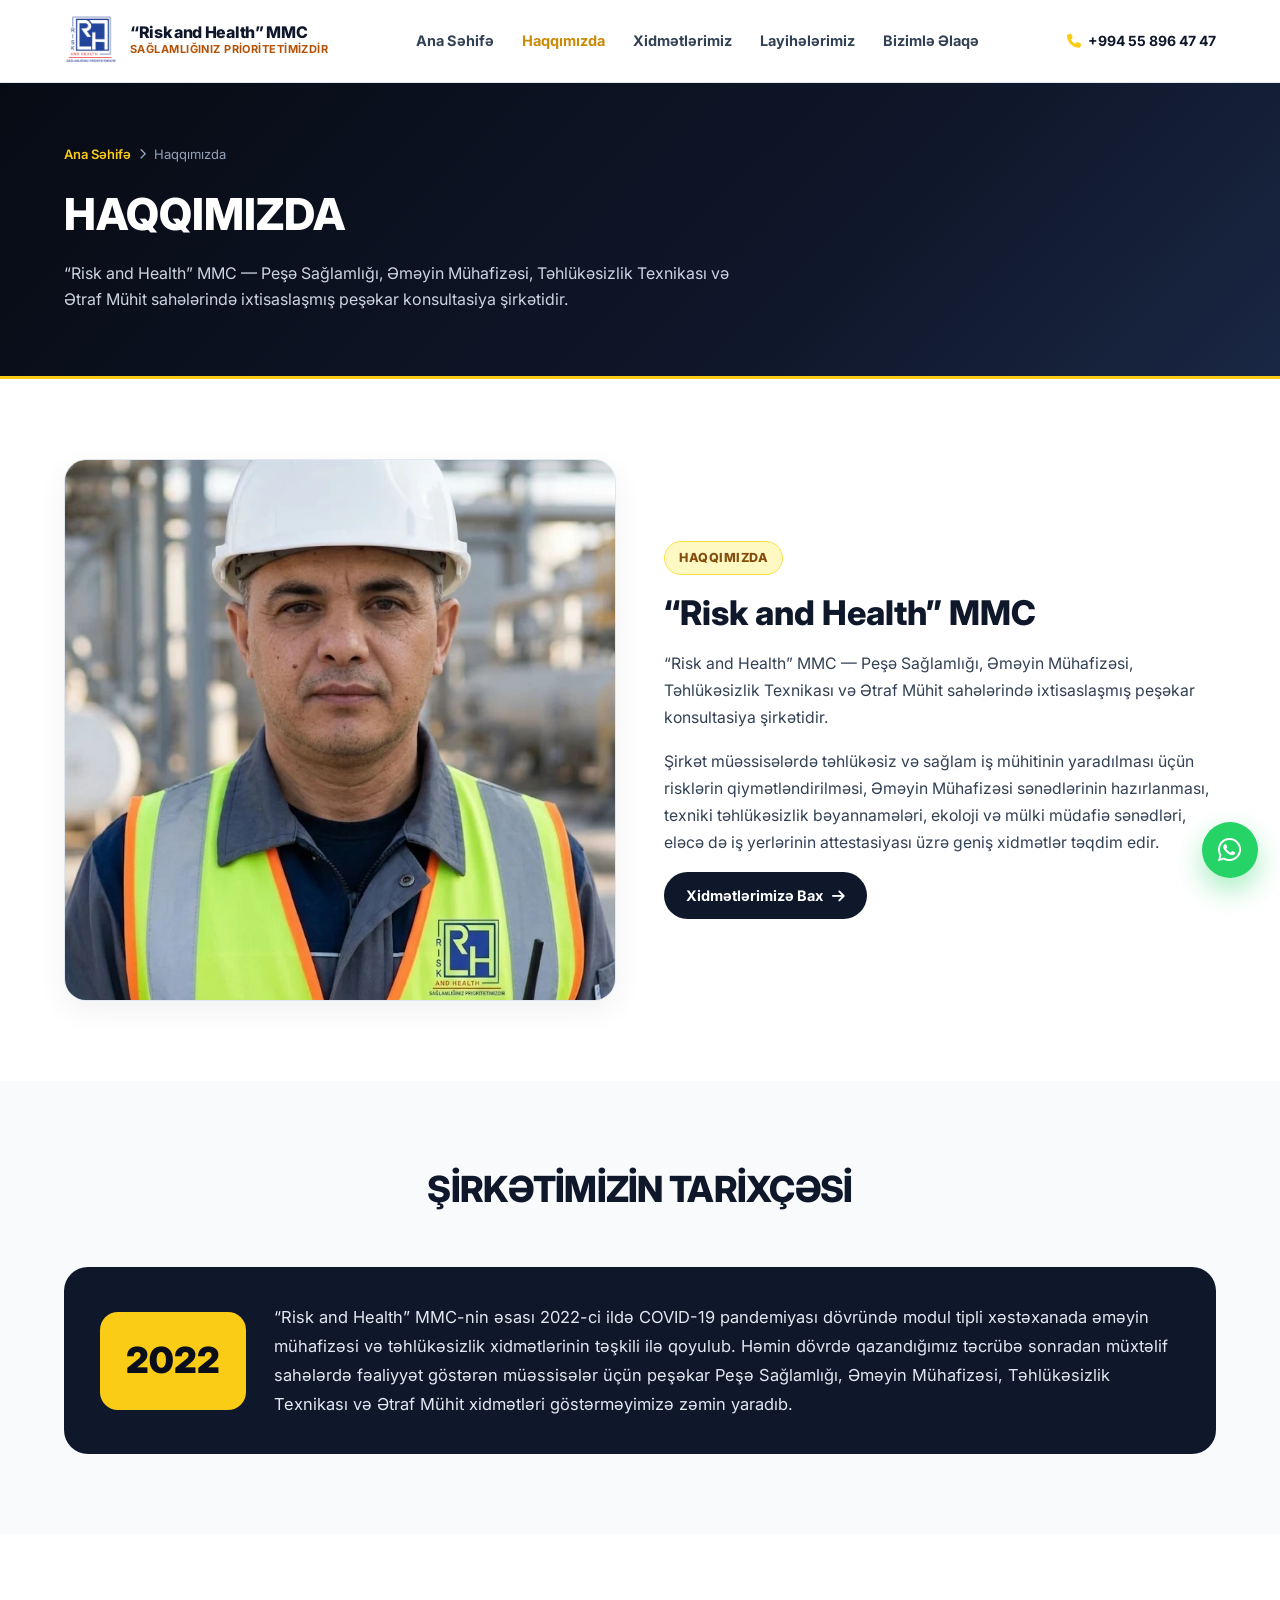
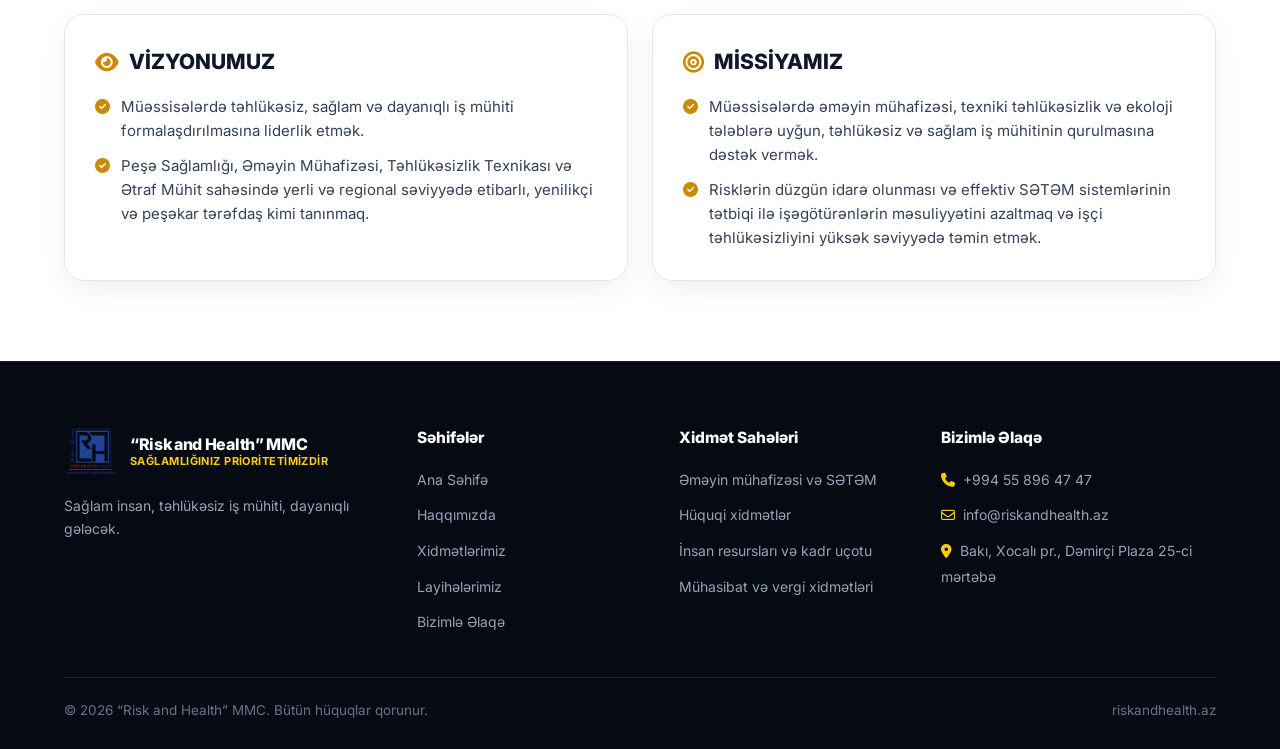
==== about.html @ cc90c331 "Initial commit: Risk and Health MMC static website" ====
<!DOCTYPE html>
<html lang="az">
<head>
  <meta charset="UTF-8">
  <meta name="viewport" content="width=device-width, initial-scale=1.0">
  <title>Haqqımızda | “Risk and Health” MMC</title>
  <link rel="icon" type="image/png" href="assets/images/logo.png?v=3">
  <link rel="preconnect" href="https://fonts.googleapis.com">
  <link rel="preconnect" href="https://fonts.gstatic.com" crossorigin>
  <link href="https://fonts.googleapis.com/css2?family=Inter:wght@400;500;600;700;800;900&display=swap" rel="stylesheet">
  <link rel="stylesheet" href="https://cdnjs.cloudflare.com/ajax/libs/font-awesome/6.5.1/css/all.min.css">
  <link rel="stylesheet" href="css/style.css?v=5">
</head>
<body>

  <!-- HEADER -->
  <header class="site-header">
    <div class="nav-wrap">
      <a href="index.html" class="brand">
        <div class="brand-logo-box">
          <img src="assets/images/logo.png?v=3" alt="Risk and Health MMC Loqo">
        </div>
        <div class="brand-text">
          <strong>“Risk and Health” MMC</strong>
          <span>Sağlamlığınız Prioritetimizdir</span>
        </div>
      </a>

      <ul class="nav-links" id="navLinks">
        <li><a href="index.html">Ana Səhifə</a></li>
        <li><a href="about.html" class="active">Haqqımızda</a></li>
        <li><a href="services.html">Xidmətlərimiz</a></li>
        <li><a href="projects.html">Layihələrimiz</a></li>
        <li><a href="contact.html">Bizimlə Əlaqə</a></li>
      </ul>

      <div class="nav-cta">
        <a href="tel:+994558964747" class="nav-phone">
          <i class="fa-solid fa-phone"></i> +994 55 896 47 47
        </a>
        <button type="button" class="mobile-toggle" id="mobileToggle" aria-label="Menyu">
          <i class="fa-solid fa-bars"></i>
        </button>
      </div>
    </div>
  </header>

  <!-- PAGE HERO -->
  <section class="page-hero">
    <div class="container">
      <div class="breadcrumb">
        <a href="index.html">Ana Səhifə</a>
        <i class="fa-solid fa-chevron-right" style="font-size:11px;"></i>
        <span>Haqqımızda</span>
      </div>
      <h1>HAQQIMIZDA</h1>
      <p>
        “Risk and Health” MMC — Peşə Sağlamlığı, Əməyin Mühafizəsi, Təhlükəsizlik Texnikası və Ətraf Mühit sahələrində ixtisaslaşmış peşəkar konsultasiya şirkətidir.
      </p>
    </div>
  </section>

  <!-- HAQQIMIZDA -->
  <section class="section">
    <div class="container">
      <div class="split-grid">
        <div class="split-img">
          <img src="assets/images/engineer-portrait.jpg" alt="Risk and Health MMC Mühəndisi">
        </div>
        <div class="split-content">
          <span class="eyebrow" style="background:#FEF9C3; color:#854D0E; border-color:#FDE047;">
            HAQQIMIZDA
          </span>
          <h2>“Risk and Health” MMC</h2>
          <p>
            “Risk and Health” MMC — Peşə Sağlamlığı, Əməyin Mühafizəsi, Təhlükəsizlik Texnikası və Ətraf Mühit sahələrində ixtisaslaşmış peşəkar konsultasiya şirkətidir.
          </p>
          <p>
            Şirkət müəssisələrdə təhlükəsiz və sağlam iş mühitinin yaradılması üçün risklərin qiymətləndirilməsi, Əməyin Mühafizəsi sənədlərinin hazırlanması, texniki təhlükəsizlik bəyannamələri, ekoloji və mülki müdafiə sənədləri, eləcə də iş yerlərinin attestasiyası üzrə geniş xidmətlər təqdim edir.
          </p>
          <a href="services.html" class="btn-dark">
            Xidmətlərimizə Bax <i class="fa-solid fa-arrow-right"></i>
          </a>
        </div>
      </div>
    </div>
  </section>

  <!-- ŞİRKƏTİMİZİN TARİXÇƏSİ -->
  <section class="section section-light">
    <div class="container">
      <div class="section-head">
        <h2>ŞİRKƏTİMİZİN TARİXÇƏSİ</h2>
      </div>

      <div class="history-card">
        <div class="year-badge">2022</div>
        <div>
          <p style="font-size:16.5px; line-height:1.75; color:#E2E8F0;">
            “Risk and Health” MMC-nin əsası 2022-ci ildə COVID-19 pandemiyası dövründə modul tipli xəstəxanada əməyin mühafizəsi və təhlükəsizlik xidmətlərinin təşkili ilə qoyulub. Həmin dövrdə qazandığımız təcrübə sonradan müxtəlif sahələrdə fəaliyyət göstərən müəssisələr üçün peşəkar Peşə Sağlamlığı, Əməyin Mühafizəsi, Təhlükəsizlik Texnikası və Ətraf Mühit xidmətləri göstərməyimizə zəmin yaradıb.
          </p>
        </div>
      </div>
    </div>
  </section>

  <!-- VİZYONUMUZ VƏ MİSSİYAMIZ -->
  <section class="section">
    <div class="container">
      <div class="vm-grid">
        <div class="vm-card">
          <h3><i class="fa-solid fa-eye"></i> VİZYONUMUZ</h3>
          <ul class="sd-list">
            <li><i class="fa-solid fa-circle-check"></i><span>Müəssisələrdə təhlükəsiz, sağlam və dayanıqlı iş mühiti formalaşdırılmasına liderlik etmək.</span></li>
            <li><i class="fa-solid fa-circle-check"></i><span>Peşə Sağlamlığı, Əməyin Mühafizəsi, Təhlükəsizlik Texnikası və Ətraf Mühit sahəsində yerli və regional səviyyədə etibarlı, yenilikçi və peşəkar tərəfdaş kimi tanınmaq.</span></li>
          </ul>
        </div>

        <div class="vm-card">
          <h3><i class="fa-solid fa-bullseye"></i> MİSSİYAMIZ</h3>
          <ul class="sd-list">
            <li><i class="fa-solid fa-circle-check"></i><span>Müəssisələrdə əməyin mühafizəsi, texniki təhlükəsizlik və ekoloji tələblərə uyğun, təhlükəsiz və sağlam iş mühitinin qurulmasına dəstək vermək.</span></li>
            <li><i class="fa-solid fa-circle-check"></i><span>Risklərin düzgün idarə olunması və effektiv SƏTƏM sistemlərinin tətbiqi ilə işəgötürənlərin məsuliyyətini azaltmaq və işçi təhlükəsizliyini yüksək səviyyədə təmin etmək.</span></li>
          </ul>
        </div>
      </div>
    </div>
  </section>

  <!-- FOOTER -->
  <footer class="site-footer">
    <div class="container">
      <div class="footer-grid">
        <div class="footer-col">
          <a href="index.html" class="brand" style="margin-bottom:14px;">
            <div class="brand-logo-box">
              <img src="assets/images/logo.png?v=3" alt="Risk and Health MMC Loqo">
            </div>
            <div class="brand-text">
              <strong>“Risk and Health” MMC</strong>
              <span>Sağlamlığınız Prioritetimizdir</span>
            </div>
          </a>
          <p style="font-size:14px; color:#94A3B8; line-height:1.65;">
            Sağlam insan, təhlükəsiz iş mühiti, dayanıqlı gələcək.
          </p>
        </div>

        <div class="footer-col">
          <h4>Səhifələr</h4>
          <ul>
            <li><a href="index.html">Ana Səhifə</a></li>
            <li><a href="about.html">Haqqımızda</a></li>
            <li><a href="services.html">Xidmətlərimiz</a></li>
            <li><a href="projects.html">Layihələrimiz</a></li>
            <li><a href="contact.html">Bizimlə Əlaqə</a></li>
          </ul>
        </div>

        <div class="footer-col">
          <h4>Xidmət Sahələri</h4>
          <ul>
            <li><a href="services.html?cat=setem">Əməyin mühafizəsi və SƏTƏM</a></li>
            <li><a href="services.html?cat=huquq">Hüquqi xidmətlər</a></li>
            <li><a href="services.html?cat=hr">İnsan resursları və kadr uçotu</a></li>
            <li><a href="services.html?cat=maliyye">Mühasibat və vergi xidmətləri</a></li>
          </ul>
        </div>

        <div class="footer-col">
          <h4>Bizimlə Əlaqə</h4>
          <ul>
            <li><a href="tel:+994558964747"><i class="fa-solid fa-phone" style="color:#FACC15; margin-right:8px;"></i>+994 55 896 47 47</a></li>
            <li><a href="mailto:info@riskandhealth.az"><i class="fa-regular fa-envelope" style="color:#FACC15; margin-right:8px;"></i>info@riskandhealth.az</a></li>
            <li><span style="font-size:14px; color:#94A3B8;"><i class="fa-solid fa-location-dot" style="color:#FACC15; margin-right:8px;"></i>Bakı, Xocalı pr., Dəmirçi Plaza 25-ci mərtəbə</span></li>
          </ul>
        </div>
      </div>

      <div class="footer-bottom">
        <span>© 2026 “Risk and Health” MMC. Bütün hüquqlar qorunur.</span>
        <span>riskandhealth.az</span>
      </div>
    </div>
  </footer>

  <a href="https://wa.me/994558964747" target="_blank" rel="noopener noreferrer" class="floating-wa" aria-label="WhatsApp">
    <i class="fa-brands fa-whatsapp"></i>
  </a>

  <script>
    const mobileToggle = document.getElementById("mobileToggle");
    const navLinks = document.getElementById("navLinks");
    if (mobileToggle && navLinks) {
      mobileToggle.addEventListener("click", () => navLinks.classList.toggle("open"));
    }
  </script>
</body>
</html>
---- css/style.css ----
/* “Risk and Health” MMC — Corporate HSE & Safety Design System */
:root {
  --bg-dark: #090E1A;
  --bg-navy: #0F172A;
  --accent: #FACC15;
  --accent-hover: #EAB308;
  --accent-soft: rgba(250, 204, 21, 0.14);
  --text-dark: #0F172A;
  --text-body: #334155;
  --text-muted: #64748B;
  --bg-light: #F8FAFC;
  --border-light: #E2E8F0;
  --border-dark: rgba(255, 255, 255, 0.1);
  --radius-lg: 20px;
  --shadow-sm: 0 10px 30px rgba(15, 23, 42, 0.06);
  --shadow-lg: 0 24px 55px rgba(9, 14, 26, 0.25);
}

* {
  margin: 0;
  padding: 0;
  box-sizing: border-box;
  font-family: 'Inter', sans-serif;
}

html {
  scroll-behavior: smooth;
}

body {
  background: #FFFFFF;
  color: var(--text-dark);
  line-height: 1.6;
  overflow-x: hidden;
}

.container {
  max-width: 1200px;
  margin: 0 auto;
  padding: 0 24px;
}

/* Header */
.site-header {
  position: sticky;
  top: 0;
  z-index: 100;
  background: rgba(255, 255, 255, 0.98);
  backdrop-filter: blur(12px);
  border-bottom: 1px solid var(--border-light);
}

.nav-wrap {
  max-width: 1200px;
  margin: 0 auto;
  padding: 0 24px;
  height: 82px;
  display: flex;
  align-items: center;
  justify-content: space-between;
  gap: 20px;
}

.brand {
  display: flex;
  align-items: center;
  gap: 12px;
  text-decoration: none;
  color: var(--text-dark);
}

.brand-logo-box {
  background: transparent;
  padding: 0;
  border-radius: 0;
  display: flex;
  align-items: center;
  justify-content: center;
}

.brand-logo-box img {
  height: 54px;
  width: auto;
  display: block;
  object-fit: contain;
}

.brand-text strong {
  display: block;
  font-size: 16px;
  font-weight: 800;
  letter-spacing: -0.02em;
  line-height: 1.15;
  color: var(--text-dark);
}

.brand-text span {
  display: block;
  font-size: 11px;
  font-weight: 700;
  color: #B45309;
  letter-spacing: 0.04em;
  text-transform: uppercase;
}

.nav-links {
  list-style: none;
  display: flex;
  align-items: center;
  gap: 28px;
}

.nav-links a {
  white-space: nowrap;
  color: var(--text-body);
  text-decoration: none;
  font-size: 14.5px;
  font-weight: 700;
  transition: color 0.2s;
}

.nav-links a:hover,
.nav-links a.active {
  color: #CA8A04;
}

.nav-cta {
  display: flex;
  align-items: center;
  gap: 14px;
}

.nav-phone {
  white-space: nowrap;
  color: var(--text-dark);
  text-decoration: none;
  font-size: 14px;
  font-weight: 700;
  display: inline-flex;
  align-items: center;
  gap: 7px;
}

.nav-phone i {
  color: var(--accent);
}

.btn-primary {
  display: inline-flex;
  align-items: center;
  justify-content: center;
  gap: 9px;
  background: var(--accent);
  color: var(--bg-dark);
  padding: 12px 22px;
  border-radius: 999px;
  font-size: 14.5px;
  font-weight: 800;
  text-decoration: none;
  border: none;
  cursor: pointer;
  transition: transform 0.2s, background 0.2s, box-shadow 0.2s;
}

.btn-primary:hover {
  background: var(--accent-hover);
  transform: translateY(-1px);
  box-shadow: 0 10px 24px rgba(250, 204, 21, 0.28);
}

.btn-outline-light {
  display: inline-flex;
  align-items: center;
  justify-content: center;
  gap: 9px;
  background: rgba(255, 255, 255, 0.06);
  color: #FFFFFF;
  border: 1px solid rgba(255, 255, 255, 0.24);
  padding: 12px 22px;
  border-radius: 999px;
  font-size: 14.5px;
  font-weight: 700;
  text-decoration: none;
  transition: background 0.2s, border-color 0.2s;
}

.btn-outline-light:hover {
  background: rgba(255, 255, 255, 0.14);
  border-color: var(--accent);
}

.btn-dark {
  display: inline-flex;
  align-items: center;
  justify-content: center;
  gap: 9px;
  background: var(--bg-navy);
  color: #FFFFFF;
  padding: 12px 22px;
  border-radius: 999px;
  font-size: 14.5px;
  font-weight: 700;
  text-decoration: none;
  transition: background 0.2s, transform 0.2s;
}

.btn-dark:hover {
  background: #1E293B;
  transform: translateY(-1px);
}

.mobile-toggle {
  display: none;
  background: #F1F5F9;
  border: 1px solid var(--border-light);
  color: var(--text-dark);
  width: 42px;
  height: 42px;
  border-radius: 10px;
  font-size: 18px;
  cursor: pointer;
}

/* Hero */
.hero-section {
  background:
    radial-gradient(circle at 15% 20%, rgba(250, 204, 21, 0.12), transparent 40%),
    linear-gradient(135deg, #070B14 0%, #0F172A 60%, #16223E 100%);
  color: #FFFFFF;
  padding: 72px 0 84px;
  position: relative;
  overflow: hidden;
}

.hero-grid {
  display: grid;
  grid-template-columns: 1.12fr 0.88fr;
  gap: 44px;
  align-items: center;
}

.eyebrow {
  display: inline-flex;
  align-items: center;
  gap: 8px;
  background: var(--accent-soft);
  border: 1px solid rgba(250, 204, 21, 0.35);
  color: var(--accent);
  padding: 6px 14px;
  border-radius: 999px;
  font-size: 12.5px;
  font-weight: 800;
  letter-spacing: 0.04em;
  text-transform: uppercase;
  margin-bottom: 18px;
}

.hero-title {
  font-size: clamp(32px, 4.3vw, 50px);
  font-weight: 800;
  line-height: 1.15;
  letter-spacing: -0.025em;
  margin-bottom: 18px;
}

.hero-title span {
  color: var(--accent);
}

.hero-sub {
  color: #CBD5E1;
  font-size: 17px;
  line-height: 1.7;
  max-width: 590px;
  margin-bottom: 30px;
}

.hero-actions {
  display: flex;
  flex-wrap: wrap;
  gap: 14px;
  margin-bottom: 36px;
}

.hero-metrics {
  display: grid;
  grid-template-columns: repeat(3, minmax(0, 1fr));
  gap: 14px;
  padding-top: 24px;
  border-top: 1px solid rgba(255, 255, 255, 0.12);
}

.metric-item strong {
  display: block;
  font-size: 24px;
  font-weight: 800;
  color: var(--accent);
}

.metric-item span {
  font-size: 13px;
  color: #94A3B8;
  font-weight: 500;
}

.hero-media {
  position: relative;
}

.hero-img-frame {
  border-radius: 24px;
  overflow: hidden;
  border: 3px solid rgba(250, 204, 21, 0.35);
  box-shadow: var(--shadow-lg);
}

.hero-img-frame img {
  width: 100%;
  height: 430px;
  object-fit: cover;
  display: block;
}

.hero-float-card {
  position: absolute;
  bottom: -18px;
  left: -18px;
  background: #FFFFFF;
  color: var(--text-dark);
  padding: 16px 20px;
  border-radius: 16px;
  box-shadow: var(--shadow-lg);
  display: flex;
  align-items: center;
  gap: 12px;
  max-width: 290px;
  border-left: 5px solid var(--accent);
}

.hero-float-card i {
  font-size: 22px;
  color: var(--bg-navy);
  background: var(--accent);
  width: 44px;
  height: 44px;
  border-radius: 12px;
  display: flex;
  align-items: center;
  justify-content: center;
  flex-shrink: 0;
}

.hero-float-card strong {
  display: block;
  font-size: 14px;
  font-weight: 800;
}

.hero-float-card span {
  font-size: 12.5px;
  color: var(--text-muted);
}

/* Sections */
.section {
  padding: 80px 0;
}

.section-light {
  background: var(--bg-light);
}

.section-dark {
  background: var(--bg-dark);
  color: #FFFFFF;
}

.section-head {
  text-align: center;
  max-width: 720px;
  margin: 0 auto 48px;
}

.section-head h2 {
  font-size: clamp(26px, 3.2vw, 36px);
  font-weight: 800;
  margin-bottom: 12px;
  letter-spacing: -0.02em;
}

.section-head p {
  color: var(--text-muted);
  font-size: 16px;
}

.section-dark .section-head p {
  color: #94A3B8;
}

/* Split Welcome */
.split-grid {
  display: grid;
  grid-template-columns: 1fr 1fr;
  gap: 48px;
  align-items: center;
}

.split-img {
  border-radius: 22px;
  overflow: hidden;
  box-shadow: var(--shadow-sm);
  border: 1px solid var(--border-light);
}

.split-img img {
  width: 100%;
  height: auto;
  max-height: 540px;
  object-fit: cover;
  object-position: center center;
  display: block;
}

.split-content h2 {
  font-size: clamp(26px, 3vw, 34px);
  font-weight: 800;
  margin-bottom: 16px;
  line-height: 1.2;
}

.split-content p {
  color: var(--text-body);
  font-size: 15.8px;
  margin-bottom: 16px;
  line-height: 1.72;
}

.check-list {
  list-style: none;
  display: grid;
  gap: 10px;
  margin: 20px 0 28px;
}

.check-list li {
  display: flex;
  align-items: flex-start;
  gap: 10px;
  font-size: 15px;
  font-weight: 600;
  color: var(--text-dark);
}

.check-list i {
  color: #CA8A04;
  margin-top: 4px;
}

/* Services Grid */
.services-grid {
  display: grid;
  grid-template-columns: repeat(3, minmax(0, 1fr));
  gap: 24px;
}

.service-card {
  background: #FFFFFF;
  border: 1px solid var(--border-light);
  border-radius: var(--radius-lg);
  padding: 28px;
  box-shadow: var(--shadow-sm);
  display: flex;
  flex-direction: column;
  transition: transform 0.25s, box-shadow 0.25s, border-color 0.25s;
  position: relative;
  overflow: hidden;
}

.service-card::before {
  content: "";
  position: absolute;
  top: 0;
  left: 0;
  right: 0;
  height: 4px;
  background: var(--accent);
}

.service-card:hover {
  transform: translateY(-5px);
  box-shadow: 0 20px 42px rgba(15, 23, 42, 0.1);
  border-color: var(--accent);
}

.service-top {
  display: flex;
  align-items: center;
  justify-content: space-between;
  margin-bottom: 18px;
}

.service-icon {
  width: 52px;
  height: 52px;
  border-radius: 14px;
  background: var(--bg-navy);
  color: var(--accent);
  display: flex;
  align-items: center;
  justify-content: center;
  font-size: 22px;
}

.service-code {
  font-size: 12px;
  font-weight: 800;
  color: var(--bg-navy);
  background: var(--accent);
  padding: 4px 11px;
  border-radius: 999px;
}

.service-card h3 {
  font-size: 18px;
  font-weight: 800;
  color: var(--text-dark);
  margin-bottom: 10px;
  line-height: 1.35;
}

.service-card p {
  font-size: 14.5px;
  color: var(--text-body);
  line-height: 1.65;
  flex: 1;
  margin-bottom: 20px;
}

.service-link {
  display: inline-flex;
  align-items: center;
  gap: 8px;
  font-size: 14px;
  font-weight: 800;
  color: var(--bg-navy);
  text-decoration: none;
}

.service-link:hover {
  color: #CA8A04;
}

/* Why Us */
.why-grid {
  display: grid;
  grid-template-columns: repeat(2, minmax(0, 1fr));
  gap: 24px;
}

.why-card {
  background: var(--bg-navy);
  border: 1px solid rgba(255, 255, 255, 0.12);
  border-radius: var(--radius-lg);
  padding: 32px;
  display: flex;
  gap: 20px;
  align-items: flex-start;
}

.why-num {
  width: 48px;
  height: 48px;
  border-radius: 14px;
  background: var(--accent);
  color: var(--bg-dark);
  font-size: 20px;
  font-weight: 800;
  display: flex;
  align-items: center;
  justify-content: center;
  flex-shrink: 0;
}

.why-card h3 {
  font-size: 19px;
  font-weight: 800;
  color: #FFFFFF;
  margin-bottom: 8px;
}

.why-card p {
  color: #CBD5E1;
  font-size: 14.8px;
  line-height: 1.65;
}

/* CTA Banner */
.cta-banner {
  background: linear-gradient(135deg, #090E1A 0%, #17233D 100%);
  color: #FFFFFF;
  border-radius: 24px;
  padding: 44px 40px;
  display: flex;
  align-items: center;
  justify-content: space-between;
  gap: 28px;
  flex-wrap: wrap;
  border: 1px solid rgba(250, 204, 21, 0.35);
}

.cta-banner h2 {
  font-size: clamp(24px, 3vw, 32px);
  font-weight: 800;
  margin-bottom: 8px;
}

.cta-banner p {
  color: #CBD5E1;
  max-width: 580px;
}

/* Footer */
.site-footer {
  background: #060A13;
  color: #CBD5E1;
  padding: 64px 0 28px;
  border-top: 1px solid var(--border-dark);
}

.site-footer .brand-logo-box {
  background: transparent;
  padding: 0;
  border-radius: 0;
}

.site-footer .brand-text strong {
  color: #FFFFFF;
}

.site-footer .brand-text span {
  color: var(--accent);
}

.footer-grid {
  display: grid;
  grid-template-columns: 1.4fr 1fr 1fr 1.2fr;
  gap: 32px;
  margin-bottom: 42px;
}

.footer-col h4 {
  color: #FFFFFF;
  font-size: 15.5px;
  font-weight: 800;
  margin-bottom: 16px;
}

.footer-col ul {
  list-style: none;
  display: grid;
  gap: 10px;
}

.footer-col a {
  color: #94A3B8;
  text-decoration: none;
  font-size: 14px;
  transition: color 0.2s;
}

.footer-col a:hover {
  color: var(--accent);
}

.footer-bottom {
  border-top: 1px solid var(--border-dark);
  padding-top: 22px;
  display: flex;
  justify-content: space-between;
  flex-wrap: wrap;
  gap: 12px;
  font-size: 13.5px;
  color: #64748B;
}

/* Floating WhatsApp */
.floating-wa {
  position: fixed;
  right: 22px;
  bottom: 22px;
  z-index: 99;
  width: 56px;
  height: 56px;
  border-radius: 50%;
  background: #25D366;
  color: #FFFFFF;
  display: flex;
  align-items: center;
  justify-content: center;
  font-size: 27px;
  text-decoration: none;
  box-shadow: 0 12px 28px rgba(37, 211, 102, 0.4);
  transition: transform 0.2s;
}

.floating-wa:hover {
  transform: scale(1.07);
}

/* Subpage Hero */
.page-hero {
  background: linear-gradient(135deg, #070B14 0%, #0F172A 65%, #1A2744 100%);
  color: #FFFFFF;
  padding: 58px 0 64px;
  border-bottom: 3px solid var(--accent);
}

.page-hero h1 {
  font-size: clamp(30px, 4vw, 44px);
  font-weight: 800;
  margin-bottom: 12px;
}

.page-hero p {
  color: #CBD5E1;
  max-width: 700px;
  font-size: 16px;
}

.breadcrumb {
  display: inline-flex;
  align-items: center;
  gap: 8px;
  font-size: 13px;
  color: #94A3B8;
  margin-bottom: 14px;
}

.breadcrumb a {
  color: var(--accent);
  text-decoration: none;
  font-weight: 600;
}

/* 4-Pillar Folder Tabs (services.html) */
.folder-tabs {
  display: flex;
  flex-wrap: wrap;
  gap: 12px;
  margin-bottom: 32px;
}

.folder-tab-btn {
  display: inline-flex;
  align-items: center;
  gap: 10px;
  padding: 13px 20px;
  border-radius: 14px;
  border: 1px solid var(--border-light);
  background: #FFFFFF;
  color: var(--text-dark);
  font-size: 14.5px;
  font-weight: 700;
  cursor: pointer;
  transition: all 0.2s ease;
  box-shadow: 0 4px 14px rgba(15, 23, 42, 0.04);
}

.folder-tab-btn i {
  color: #CA8A04;
}

.folder-tab-btn:hover {
  border-color: var(--accent);
  transform: translateY(-1px);
}

.folder-tab-btn.active {
  background: var(--bg-navy);
  color: #FFFFFF;
  border-color: var(--bg-navy);
  box-shadow: 0 12px 28px rgba(15, 23, 42, 0.16);
}

.folder-tab-btn.active i {
  color: var(--accent);
}

.cat-banner-card {
  display: grid;
  grid-template-columns: 1.1fr 0.9fr;
  gap: 28px;
  align-items: center;
  background: var(--bg-navy);
  color: #FFFFFF;
  border-radius: 22px;
  padding: 28px 32px;
  margin-bottom: 34px;
  border: 1px solid rgba(250, 204, 21, 0.35);
}

.cat-banner-card h2 {
  font-size: clamp(22px, 3vw, 30px);
  font-weight: 800;
  margin-bottom: 10px;
}

.cat-banner-card p {
  color: #CBD5E1;
  font-size: 15.5px;
}

.cat-banner-card img {
  width: 100%;
  height: auto;
  border-radius: 16px;
  display: block;
}

/* Client Screenshot Style Horizontal Service Rows */
.services-list-wrap {
  background: #FFFFFF;
  border: 1px solid var(--border-light);
  border-radius: 22px;
  padding: 12px 32px;
  box-shadow: var(--shadow-sm);
}

.service-row {
  display: flex;
  align-items: flex-start;
  gap: 24px;
  padding: 26px 0;
  border-bottom: 1px solid var(--border-light);
}

.service-row:last-child {
  border-bottom: none;
}

.service-row-img {
  width: 112px;
  height: 92px;
  border-radius: 14px;
  object-fit: cover;
  flex-shrink: 0;
  border: 1px solid var(--border-light);
}

.service-row-body {
  flex: 1;
}

.service-row-body h3 {
  font-size: 18.5px;
  font-weight: 800;
  color: var(--text-dark);
  margin-bottom: 8px;
}

.service-row-body p {
  color: var(--text-body);
  font-size: 15px;
  line-height: 1.65;
  margin-bottom: 12px;
}

.service-row-link {
  display: inline-flex;
  align-items: center;
  gap: 8px;
  font-size: 14px;
  font-weight: 800;
  color: var(--bg-navy);
  text-decoration: none;
  background: #FEF9C3;
  border: 1px solid #FDE047;
  padding: 7px 15px;
  border-radius: 999px;
  transition: background 0.2s, transform 0.2s;
}

.service-row-link:hover {
  background: var(--accent);
  transform: translateX(2px);
}

/* Service Detail Page */
.sd-grid {
  display: grid;
  grid-template-columns: 1.55fr 0.95fr;
  gap: 32px;
  align-items: start;
}

.sd-block {
  background: #FFFFFF;
  border: 1px solid var(--border-light);
  border-radius: 20px;
  padding: 28px;
  margin-bottom: 22px;
  box-shadow: var(--shadow-sm);
}

.sd-block h2 {
  font-size: 20px;
  font-weight: 800;
  color: var(--text-dark);
  margin-bottom: 14px;
  display: flex;
  align-items: center;
  gap: 10px;
}

.sd-block h2 i {
  color: #CA8A04;
}

.sd-list {
  list-style: none;
  display: grid;
  gap: 11px;
}

.sd-list li {
  display: flex;
  align-items: flex-start;
  gap: 11px;
  font-size: 15px;
  color: var(--text-body);
  line-height: 1.6;
}

.sd-list li i {
  color: #CA8A04;
  margin-top: 4px;
  flex-shrink: 0;
}

.sd-sidebar {
  background: #FFFFFF;
  border: 1px solid var(--border-light);
  border-radius: 20px;
  overflow: hidden;
  box-shadow: var(--shadow-sm);
  position: sticky;
  top: 98px;
}

.sd-sidebar img {
  width: 100%;
  height: auto;
  display: block;
}

.sd-sidebar-body {
  padding: 24px;
}

/* About / History / Vision / Mission */
.history-card {
  background: var(--bg-navy);
  color: #FFFFFF;
  border-radius: 24px;
  padding: 36px;
  display: grid;
  grid-template-columns: auto 1fr;
  gap: 28px;
  align-items: center;
}

.year-badge {
  background: var(--accent);
  color: var(--bg-dark);
  padding: 20px 26px;
  border-radius: 18px;
  font-size: 36px;
  font-weight: 900;
  text-align: center;
}

.vm-grid {
  display: grid;
  grid-template-columns: repeat(2, minmax(0, 1fr));
  gap: 24px;
}

.vm-card {
  background: #FFFFFF;
  border: 1px solid var(--border-light);
  border-radius: 20px;
  padding: 30px;
  box-shadow: var(--shadow-sm);
}

.vm-card h3 {
  font-size: 21px;
  font-weight: 800;
  margin-bottom: 16px;
  display: flex;
  align-items: center;
  gap: 10px;
}

.vm-card h3 i {
  color: #CA8A04;
}

/* Contact Grid */
.contact-grid {
  display: grid;
  grid-template-columns: 0.95fr 1.05fr;
  gap: 32px;
  align-items: start;
}

.contact-cards {
  display: grid;
  gap: 16px;
  margin-bottom: 24px;
}

.contact-item {
  background: #FFFFFF;
  border: 1px solid var(--border-light);
  border-radius: 16px;
  padding: 18px 20px;
  display: flex;
  align-items: center;
  gap: 16px;
  box-shadow: var(--shadow-sm);
}

.contact-item i {
  width: 46px;
  height: 46px;
  border-radius: 12px;
  background: var(--bg-navy);
  color: var(--accent);
  display: flex;
  align-items: center;
  justify-content: center;
  font-size: 18px;
  flex-shrink: 0;
}

.contact-item span {
  display: block;
  font-size: 12.5px;
  color: var(--text-muted);
  font-weight: 600;
}

.contact-item a,
.contact-item strong {
  color: var(--text-dark);
  font-size: 15.5px;
  font-weight: 700;
  text-decoration: none;
}

.form-card {
  background: #FFFFFF;
  border: 1px solid var(--border-light);
  border-radius: 22px;
  padding: 32px;
  box-shadow: var(--shadow-sm);
}

.form-row {
  display: grid;
  grid-template-columns: 1fr 1fr;
  gap: 14px;
}

.form-group {
  margin-bottom: 16px;
}

.form-group label {
  display: block;
  font-size: 13.5px;
  font-weight: 700;
  color: var(--text-dark);
  margin-bottom: 6px;
}

.form-control {
  width: 100%;
  padding: 12px 14px;
  border-radius: 11px;
  border: 1px solid #CBD5E1;
  background: #F8FAFC;
  font-size: 14.5px;
  color: var(--text-dark);
}

.form-control:focus {
  outline: none;
  border-color: var(--bg-navy);
  background: #FFFFFF;
}

textarea.form-control {
  min-height: 115px;
  resize: vertical;
}

/* 4-Pillar Overview Cards on index.html */
.pillars-grid {
  display: grid;
  grid-template-columns: repeat(2, minmax(0, 1fr));
  gap: 24px;
}

.pillar-card {
  background: #FFFFFF;
  border: 1px solid var(--border-light);
  border-radius: 20px;
  overflow: hidden;
  box-shadow: var(--shadow-sm);
  display: flex;
  flex-direction: column;
  transition: transform 0.25s, box-shadow 0.25s;
}

.pillar-card:hover {
  transform: translateY(-4px);
  box-shadow: 0 20px 44px rgba(15, 23, 42, 0.1);
}

.pillar-card img {
  width: 100%;
  height: auto;
  aspect-ratio: 4 / 3;
  object-fit: cover;
  display: block;
}

.pillar-body {
  padding: 24px 26px 28px;
  display: flex;
  flex-direction: column;
  flex: 1;
}

.pillar-body h3 {
  font-size: 20px;
  font-weight: 800;
  margin-bottom: 8px;
}

.pillar-body p {
  color: var(--text-body);
  font-size: 14.5px;
  margin-bottom: 18px;
  flex: 1;
}

@media (max-width: 980px) {
  .cat-banner-card,
  .sd-grid,
  .contact-grid,
  .pillars-grid {
    grid-template-columns: 1fr;
  }
  .sd-sidebar {
    position: static;
  }
}

@media (max-width: 720px) {
  .vm-grid,
  .form-row {
    grid-template-columns: 1fr;
  }
  .history-card {
    grid-template-columns: 1fr;
    text-align: center;
  }
  .service-row {
    flex-direction: column;
  }
  .service-row-img {
    width: 100%;
    height: 180px;
  }
}

@media (max-width: 980px) {
  .hero-grid,
  .split-grid,
  .footer-grid {
    grid-template-columns: 1fr;
  }
  .services-grid {
    grid-template-columns: repeat(2, minmax(0, 1fr));
  }
  .nav-phone {
    display: none;
  }
}

@media (max-width: 720px) {
  .nav-links,
  .nav-cta .btn-primary {
    display: none;
  }
  .mobile-toggle {
    display: inline-flex;
    align-items: center;
    justify-content: center;
  }
  .nav-links.open {
    display: flex;
    flex-direction: column;
    position: absolute;
    top: 82px;
    left: 0;
    right: 0;
    background: #FFFFFF;
    padding: 20px 24px 26px;
    border-bottom: 1px solid var(--border-light);
    gap: 16px;
  }
  .services-grid,
  .why-grid {
    grid-template-columns: 1fr;
  }
  .hero-float-card {
    position: static;
    margin-top: 16px;
    max-width: 100%;
  }
}

/* Partner & Client Logos Grid */
.partner-logos-grid {
  display: grid;
  grid-template-columns: repeat(auto-fill, minmax(175px, 1fr));
  gap: 18px;
}

.partner-logo-card {
  background: #FFFFFF;
  border: 1px solid var(--border-light);
  border-radius: 14px;
  padding: 18px 20px;
  height: 112px;
  display: flex;
  align-items: center;
  justify-content: center;
  box-shadow: var(--shadow-sm);
  transition: transform 0.2s ease, box-shadow 0.2s ease;
}

.partner-logo-card:hover {
  transform: translateY(-3px);
  box-shadow: 0 12px 24px rgba(15, 23, 42, 0.08);
}

.partner-logo-card img {
  max-width: 100%;
  max-height: 76px;
  width: auto;
  height: auto;
  object-fit: contain;
  display: block;
}

.partner-logo-card--black {
  background: #000000;
  border-color: #1E293B;
}

.partner-logo-card--dark {
  background: #0F172A;
  border-color: #1E293B;
}

.partner-logo-card--text {
  flex-direction: column;
  text-align: center;
  gap: 4px;
  background: #F8FAFC;
}

.partner-text-name {
  font-size: 13.5px;
  font-weight: 800;
  color: var(--text-dark);
  line-height: 1.3;
}

.partner-text-sub {
  font-size: 11.5px;
  font-weight: 600;
  color: var(--text-muted);
}

@media (max-width: 520px) {
  .partner-logos-grid {
    grid-template-columns: repeat(2, minmax(0, 1fr));
    gap: 12px;
  }
  .partner-logo-card {
    height: 96px;
    padding: 14px;
  }
  .partner-logo-card img {
    max-height: 64px;
  }
}
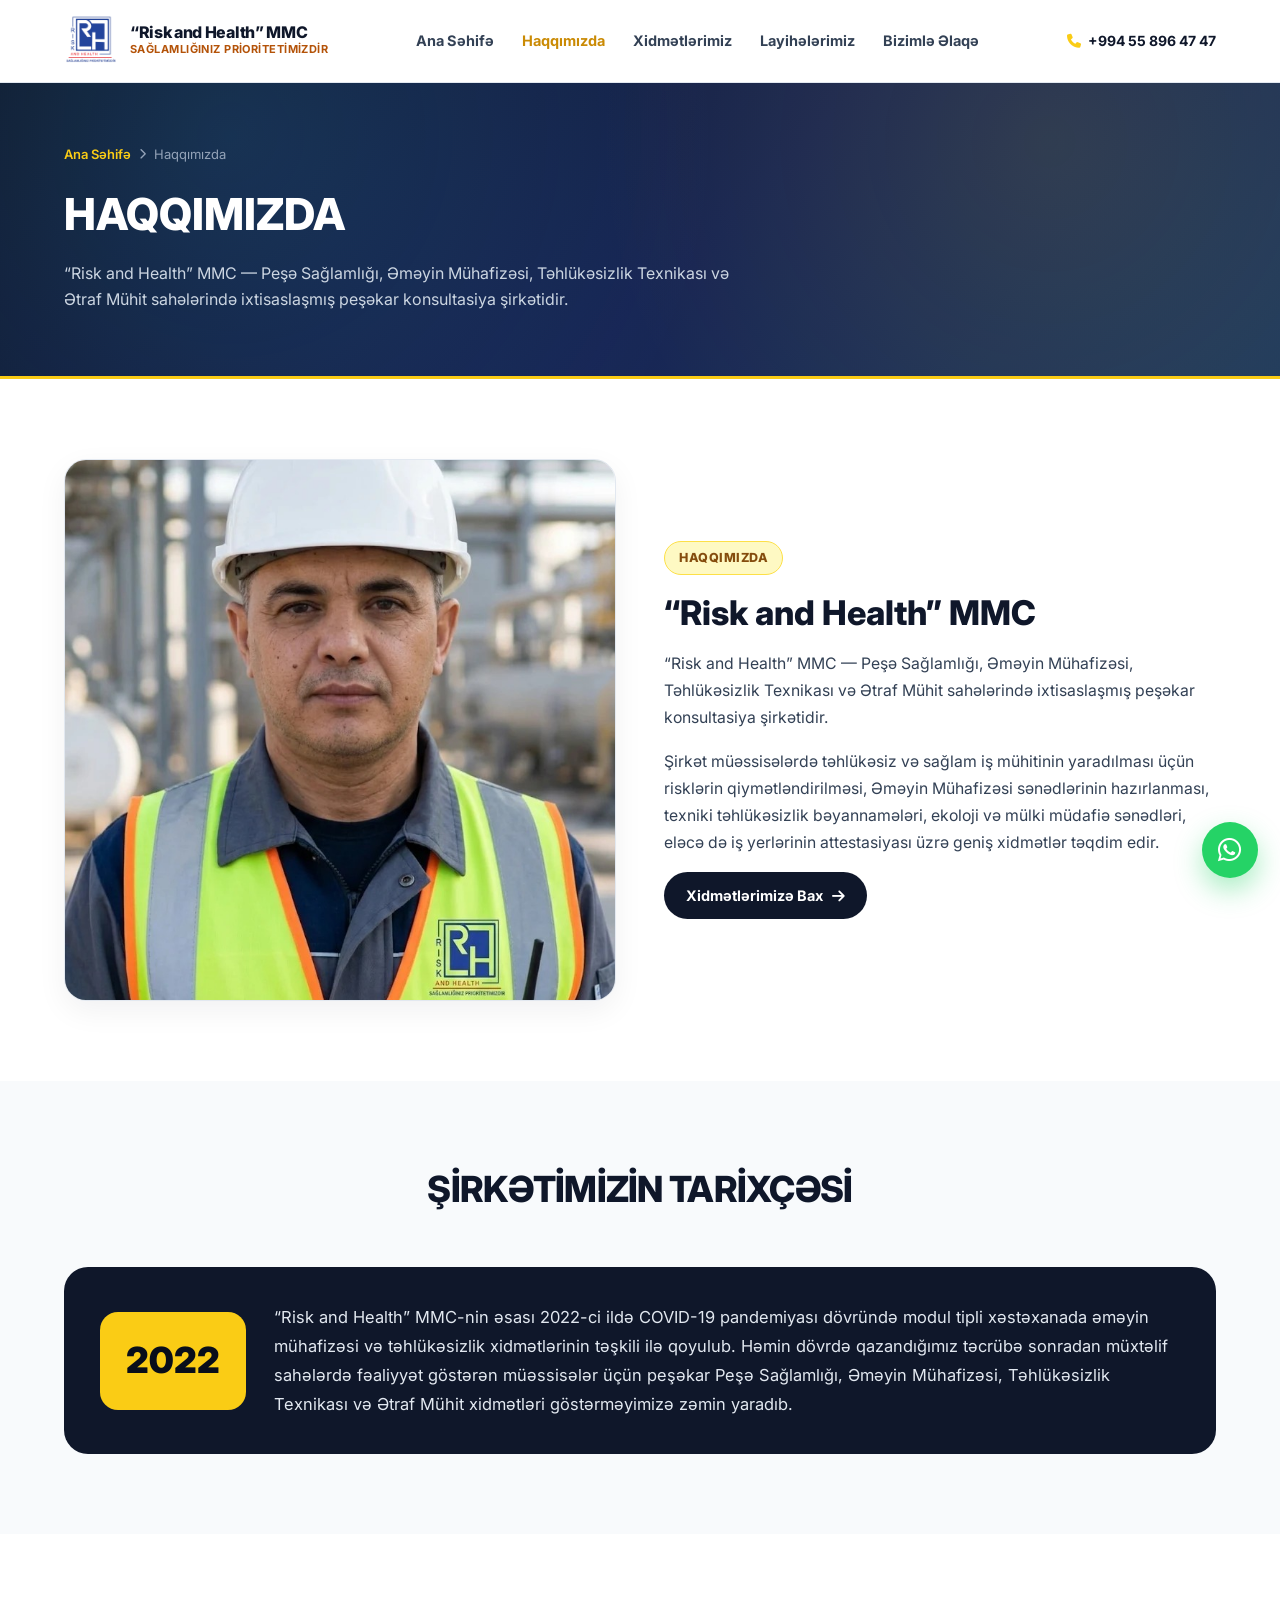
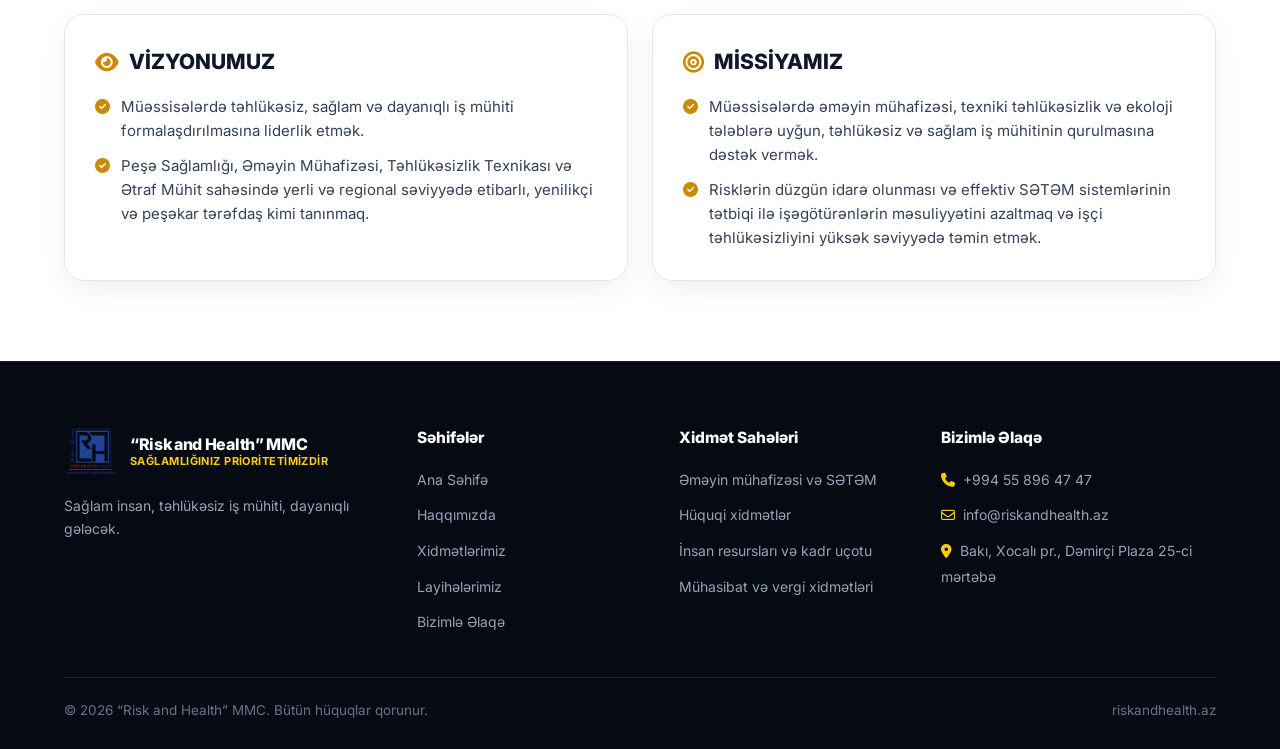
==== commit 8c05ced0: "Apply navy gradient to page-hero across all inner pages and bump CSS v=7" ====
--- a/about.html
+++ b/about.html
@@ -9,7 +9,7 @@
   <link rel="preconnect" href="https://fonts.gstatic.com" crossorigin>
   <link href="https://fonts.googleapis.com/css2?family=Inter:wght@400;500;600;700;800;900&display=swap" rel="stylesheet">
   <link rel="stylesheet" href="https://cdnjs.cloudflare.com/ajax/libs/font-awesome/6.5.1/css/all.min.css">
-  <link rel="stylesheet" href="css/style.css?v=5">
+  <link rel="stylesheet" href="css/style.css?v=7">
 </head>
 <body>
 
--- a/css/style.css
+++ b/css/style.css
@@ -224,8 +224,9 @@
 /* Hero */
 .hero-section {
   background:
-    radial-gradient(circle at 15% 20%, rgba(250, 204, 21, 0.12), transparent 40%),
-    linear-gradient(135deg, #070B14 0%, #0F172A 60%, #16223E 100%);
+    radial-gradient(circle at 18% 18%, rgba(56, 189, 248, 0.14), transparent 45%),
+    radial-gradient(circle at 82% 20%, rgba(250, 204, 21, 0.10), transparent 42%),
+    linear-gradient(135deg, #0F172A 0%, #172554 55%, #1E3A5F 100%);
   color: #FFFFFF;
   padding: 72px 0 84px;
   position: relative;
@@ -709,7 +710,10 @@
 
 /* Subpage Hero */
 .page-hero {
-  background: linear-gradient(135deg, #070B14 0%, #0F172A 65%, #1A2744 100%);
+  background:
+    radial-gradient(circle at 18% 18%, rgba(56, 189, 248, 0.14), transparent 45%),
+    radial-gradient(circle at 82% 20%, rgba(250, 204, 21, 0.10), transparent 42%),
+    linear-gradient(135deg, #0F172A 0%, #172554 55%, #1E3A5F 100%);
   color: #FFFFFF;
   padding: 58px 0 64px;
   border-bottom: 3px solid var(--accent);
@@ -1232,6 +1236,40 @@
     margin-top: 16px;
     max-width: 100%;
   }
+  .hero-section {
+    padding: 34px 0 42px;
+  }
+  .hero-grid {
+    gap: 24px;
+  }
+  .eyebrow {
+    margin-bottom: 12px;
+    font-size: 11.5px;
+  }
+  .hero-title {
+    font-size: 27px;
+    line-height: 1.2;
+    margin-bottom: 12px;
+  }
+  .hero-sub {
+    font-size: 15px;
+    line-height: 1.55;
+    margin-bottom: 20px;
+  }
+  .hero-actions {
+    margin-bottom: 22px;
+  }
+  .hero-metrics {
+    padding-top: 16px;
+    gap: 10px;
+  }
+  .metric-item strong {
+    font-size: 20px;
+  }
+  .hero-img-frame img {
+    max-height: 240px;
+    object-fit: cover;
+  }
 }
 
 /* Partner & Client Logos Grid */
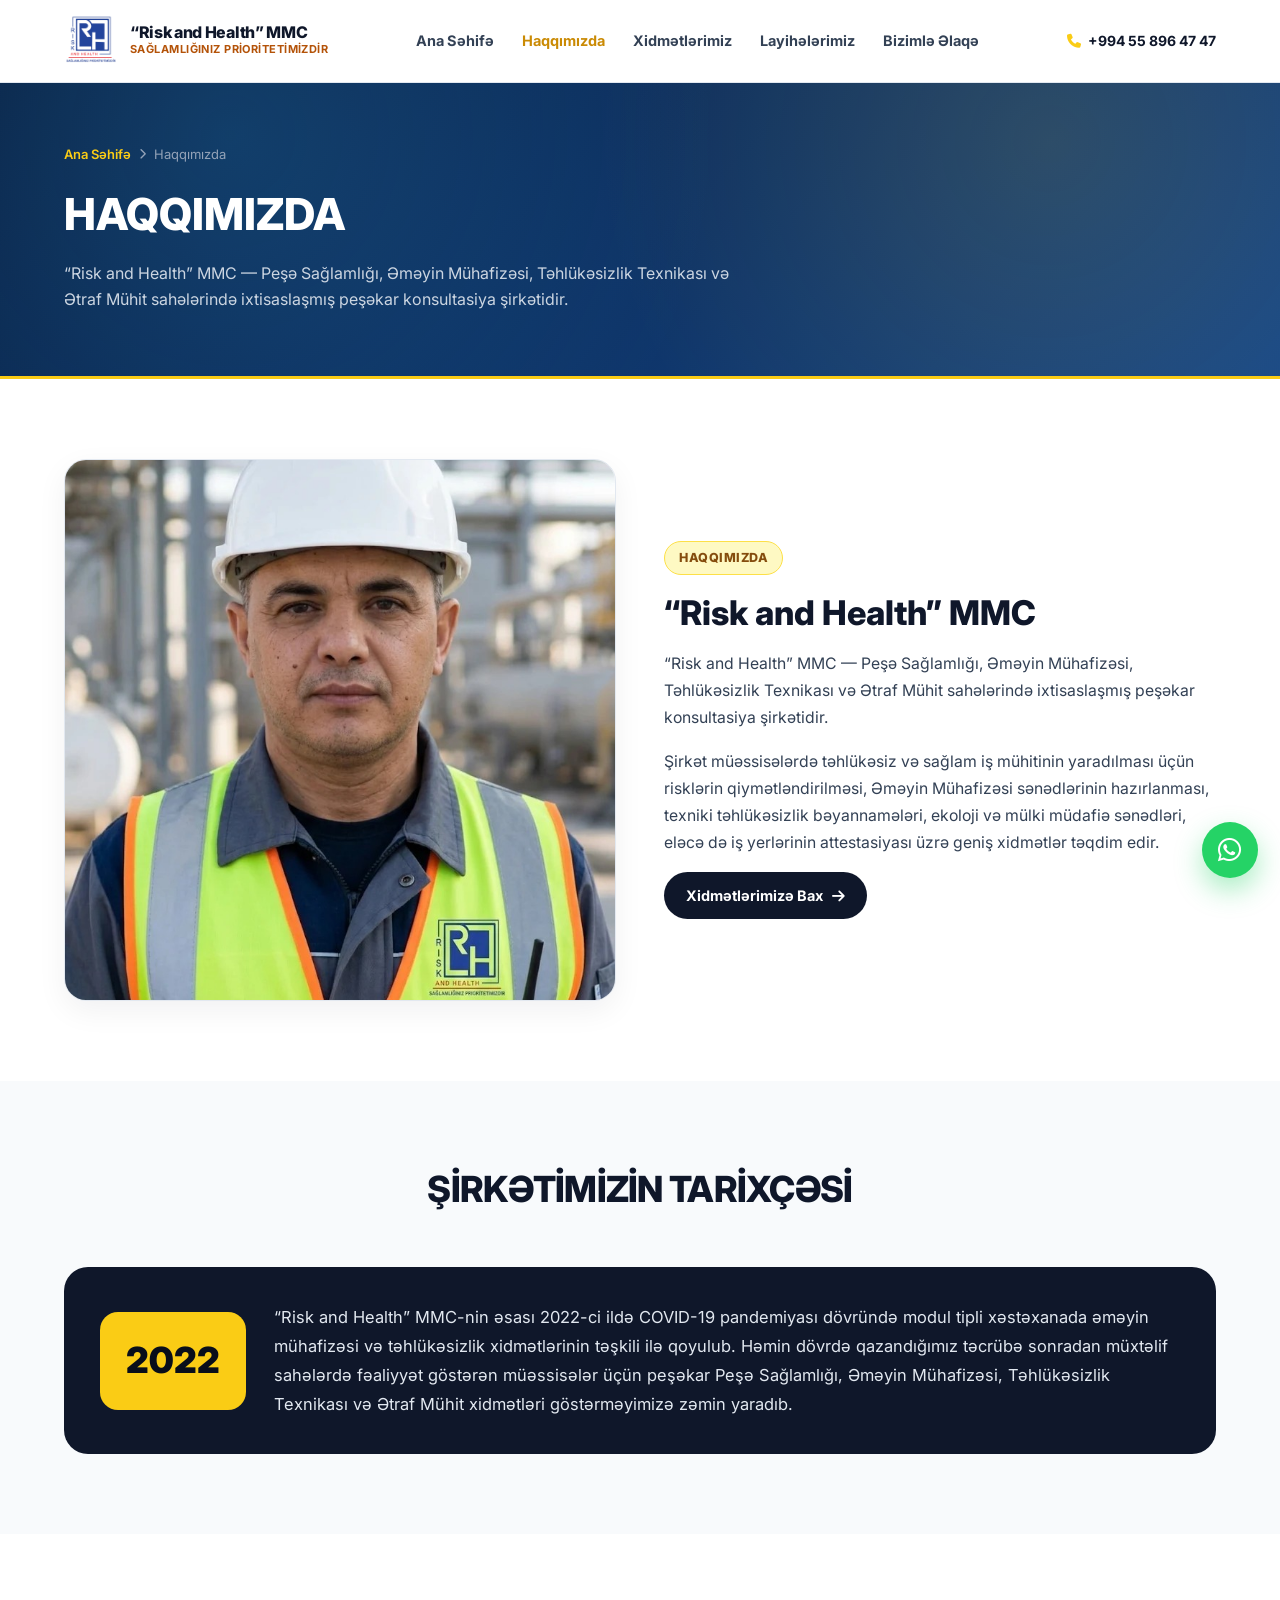
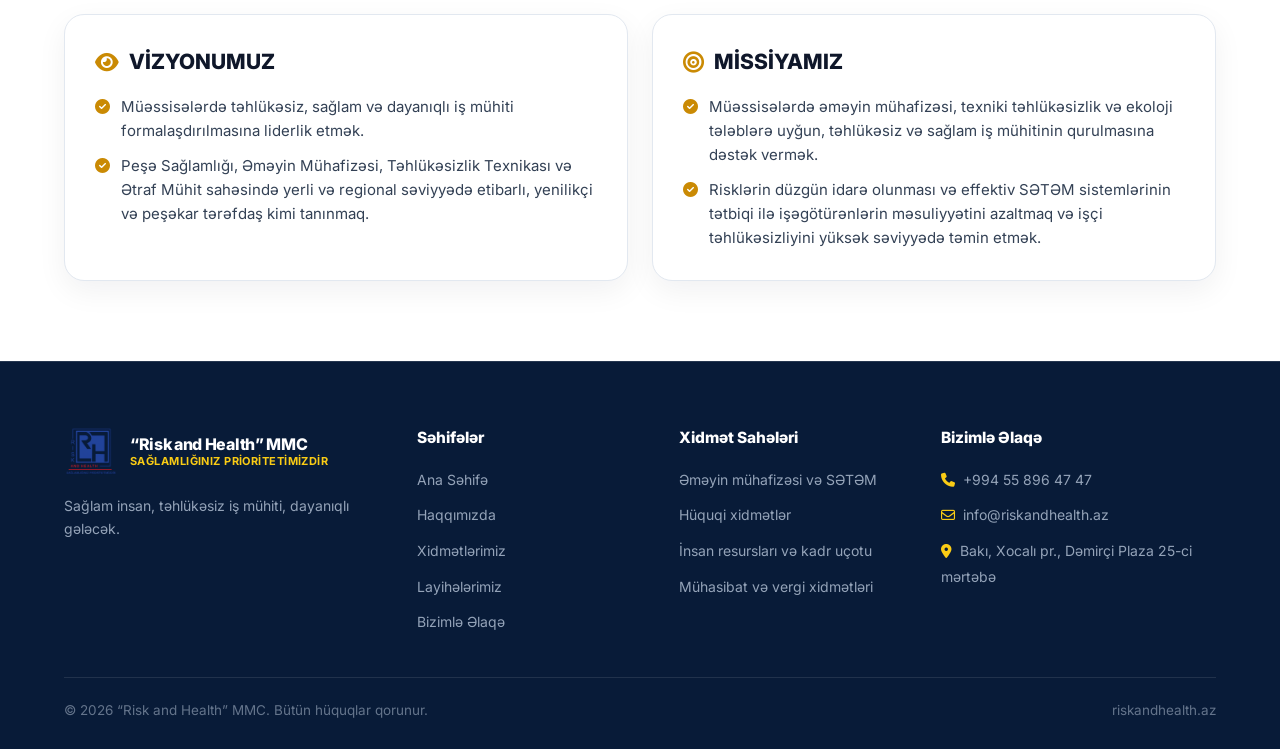
==== commit 9965ed70: "Switch dark sections to cobalt-navy palette matching brand mockup and bump CSS v=9" ====
--- a/about.html
+++ b/about.html
@@ -9,7 +9,7 @@
   <link rel="preconnect" href="https://fonts.gstatic.com" crossorigin>
   <link href="https://fonts.googleapis.com/css2?family=Inter:wght@400;500;600;700;800;900&display=swap" rel="stylesheet">
   <link rel="stylesheet" href="https://cdnjs.cloudflare.com/ajax/libs/font-awesome/6.5.1/css/all.min.css">
-  <link rel="stylesheet" href="css/style.css?v=7">
+  <link rel="stylesheet" href="css/style.css?v=9">
 </head>
 <body>
 
--- a/css/style.css
+++ b/css/style.css
@@ -224,9 +224,9 @@
 /* Hero */
 .hero-section {
   background:
-    radial-gradient(circle at 18% 18%, rgba(56, 189, 248, 0.14), transparent 45%),
-    radial-gradient(circle at 82% 20%, rgba(250, 204, 21, 0.10), transparent 42%),
-    linear-gradient(135deg, #0F172A 0%, #172554 55%, #1E3A5F 100%);
+    radial-gradient(circle at 18% 18%, rgba(56, 189, 248, 0.16), transparent 45%),
+    radial-gradient(circle at 82% 20%, rgba(250, 204, 21, 0.12), transparent 42%),
+    linear-gradient(135deg, #091F42 0%, #0E3468 55%, #16488A 100%);
   color: #FFFFFF;
   padding: 72px 0 84px;
   position: relative;
@@ -274,6 +274,8 @@
   line-height: 1.7;
   max-width: 590px;
   margin-bottom: 30px;
+  border-left: 3px solid var(--accent);
+  padding-left: 14px;
 }
 
 .hero-actions {
@@ -372,7 +374,9 @@
 }
 
 .section-dark {
-  background: var(--bg-dark);
+  background:
+    radial-gradient(circle at 85% 15%, rgba(56, 189, 248, 0.12), transparent 42%),
+    linear-gradient(135deg, #091F42 0%, #0E3468 60%, #16488A 100%);
   color: #FFFFFF;
 }
 
@@ -622,10 +626,10 @@
 
 /* Footer */
 .site-footer {
-  background: #060A13;
+  background: #081B38;
   color: #CBD5E1;
   padding: 64px 0 28px;
-  border-top: 1px solid var(--border-dark);
+  border-top: 1px solid rgba(255, 255, 255, 0.12);
 }
 
 .site-footer .brand-logo-box {
@@ -711,9 +715,9 @@
 /* Subpage Hero */
 .page-hero {
   background:
-    radial-gradient(circle at 18% 18%, rgba(56, 189, 248, 0.14), transparent 45%),
-    radial-gradient(circle at 82% 20%, rgba(250, 204, 21, 0.10), transparent 42%),
-    linear-gradient(135deg, #0F172A 0%, #172554 55%, #1E3A5F 100%);
+    radial-gradient(circle at 18% 18%, rgba(56, 189, 248, 0.16), transparent 45%),
+    radial-gradient(circle at 82% 20%, rgba(250, 204, 21, 0.12), transparent 42%),
+    linear-gradient(135deg, #091F42 0%, #0E3468 55%, #16488A 100%);
   color: #FFFFFF;
   padding: 58px 0 64px;
   border-bottom: 3px solid var(--accent);
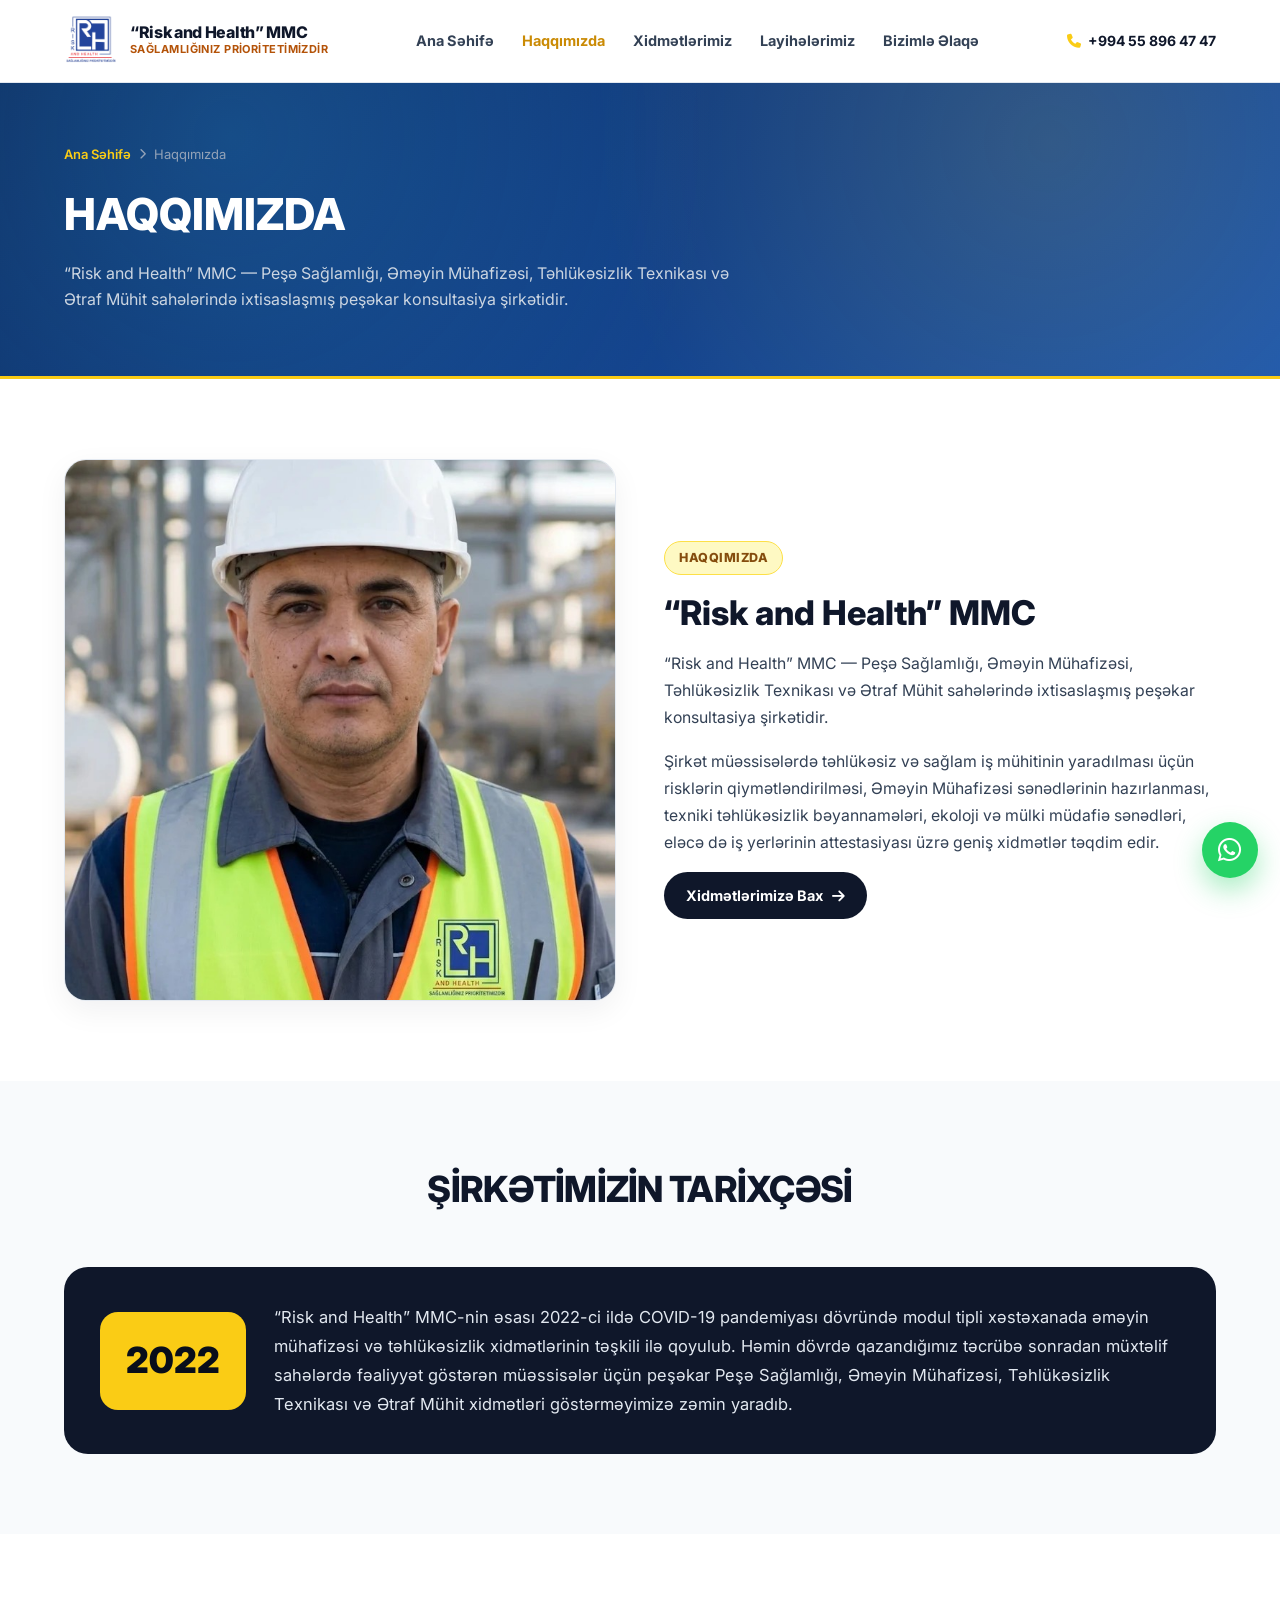
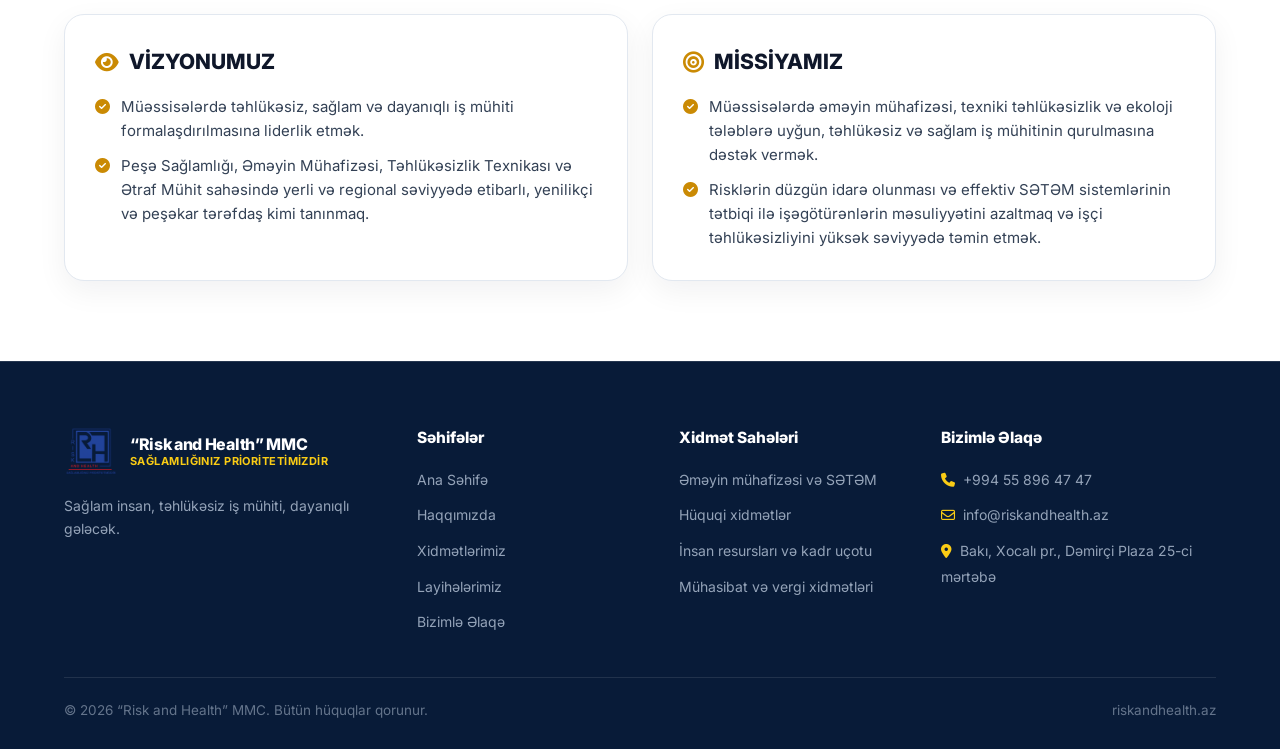
==== commit aa2a212b: "Brighten cobalt-navy hero gradient and let hero background photo show clearly" ====
--- a/about.html
+++ b/about.html
@@ -9,7 +9,7 @@
   <link rel="preconnect" href="https://fonts.gstatic.com" crossorigin>
   <link href="https://fonts.googleapis.com/css2?family=Inter:wght@400;500;600;700;800;900&display=swap" rel="stylesheet">
   <link rel="stylesheet" href="https://cdnjs.cloudflare.com/ajax/libs/font-awesome/6.5.1/css/all.min.css">
-  <link rel="stylesheet" href="css/style.css?v=9">
+  <link rel="stylesheet" href="css/style.css?v=11">
 </head>
 <body>
 
--- a/css/style.css
+++ b/css/style.css
@@ -224,13 +224,13 @@
 /* Hero */
 .hero-section {
   background:
-    radial-gradient(circle at 18% 18%, rgba(56, 189, 248, 0.16), transparent 45%),
-    radial-gradient(circle at 82% 20%, rgba(250, 204, 21, 0.12), transparent 42%),
-    linear-gradient(135deg, #091F42 0%, #0E3468 55%, #16488A 100%);
+    linear-gradient(90deg, rgba(13, 45, 98, 0.94) 0%, rgba(16, 58, 122, 0.84) 38%, rgba(22, 74, 150, 0.35) 62%, rgba(22, 74, 150, 0.0) 82%),
+    url('../assets/images/hero-hse.jpg') right center / cover no-repeat;
   color: #FFFFFF;
-  padding: 72px 0 84px;
+  padding: 78px 0 88px;
   position: relative;
   overflow: hidden;
+  border-bottom: 4px solid var(--accent);
 }
 
 .hero-grid {
@@ -375,8 +375,8 @@
 
 .section-dark {
   background:
-    radial-gradient(circle at 85% 15%, rgba(56, 189, 248, 0.12), transparent 42%),
-    linear-gradient(135deg, #091F42 0%, #0E3468 60%, #16488A 100%);
+    radial-gradient(circle at 85% 15%, rgba(56, 189, 248, 0.14), transparent 45%),
+    linear-gradient(135deg, #0D2D62 0%, #13428A 60%, #1D58B0 100%);
   color: #FFFFFF;
 }
 
@@ -715,9 +715,9 @@
 /* Subpage Hero */
 .page-hero {
   background:
-    radial-gradient(circle at 18% 18%, rgba(56, 189, 248, 0.16), transparent 45%),
+    radial-gradient(circle at 18% 18%, rgba(56, 189, 248, 0.18), transparent 45%),
     radial-gradient(circle at 82% 20%, rgba(250, 204, 21, 0.12), transparent 42%),
-    linear-gradient(135deg, #091F42 0%, #0E3468 55%, #16488A 100%);
+    linear-gradient(135deg, #0D2D62 0%, #13428A 55%, #1D58B0 100%);
   color: #FFFFFF;
   padding: 58px 0 64px;
   border-bottom: 3px solid var(--accent);
@@ -1196,6 +1196,14 @@
 }
 
 @media (max-width: 980px) {
+  .hero-section {
+    background:
+      linear-gradient(180deg, rgba(13, 45, 98, 0.80) 0%, rgba(19, 66, 138, 0.56) 55%, rgba(19, 66, 138, 0.34) 100%),
+      url('../assets/images/hero-hse.jpg') 72% center / cover no-repeat;
+  }
+  .hero-media {
+    display: none;
+  }
   .hero-grid,
   .split-grid,
   .footer-grid {
